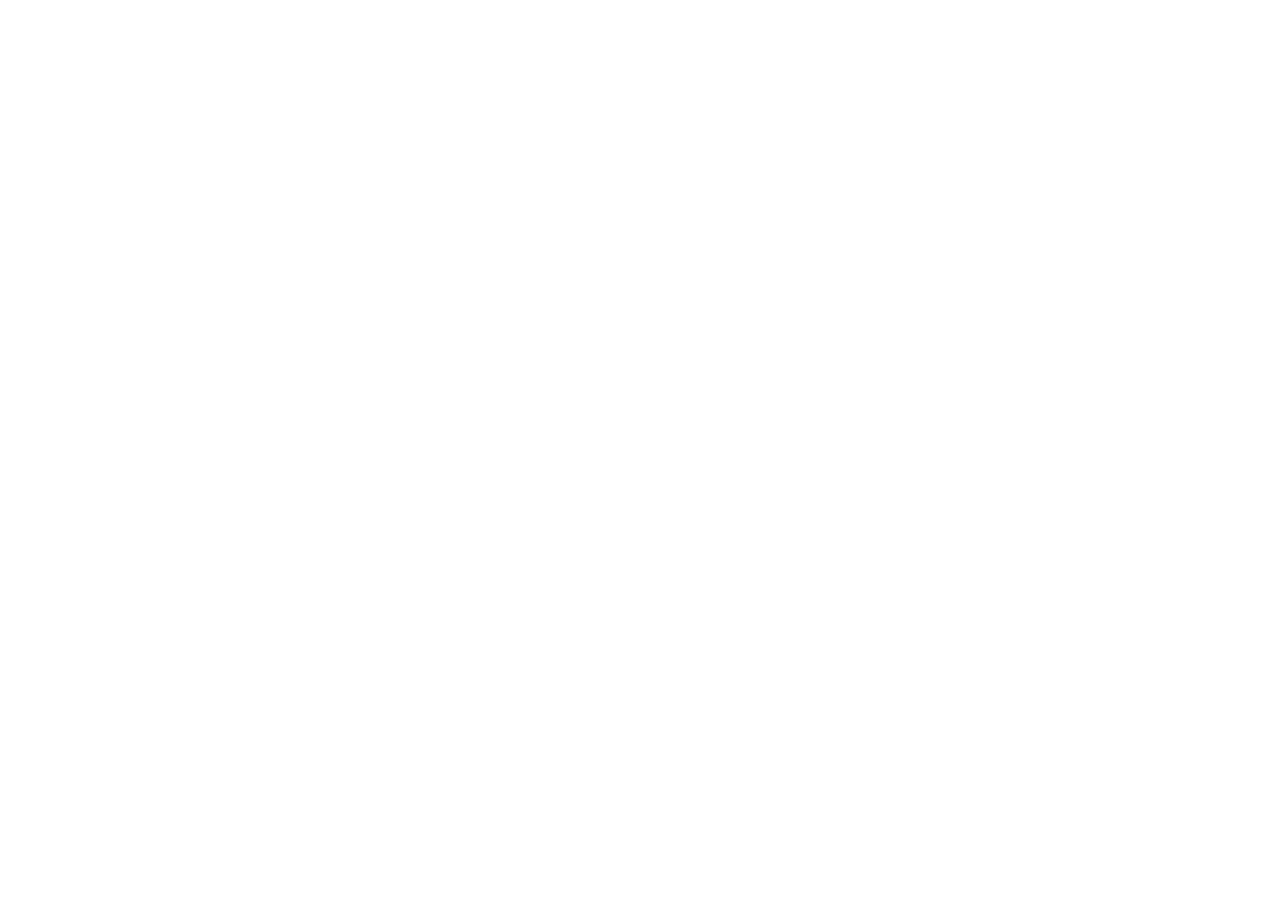
==== index.html @ 9a18eb53 "My Recipes Site" ====
<!DOCTYPE html>
<html lang="en">
<head>
    <meta charset="UTF-8">
    <meta http-equiv="X-UA-Compatible" content="IE=edge">
    <meta name="viewport" content="width=device-width, initial-scale=1.0">
    <title>Document</title>
</head>
<body>
    
</body>
</html>
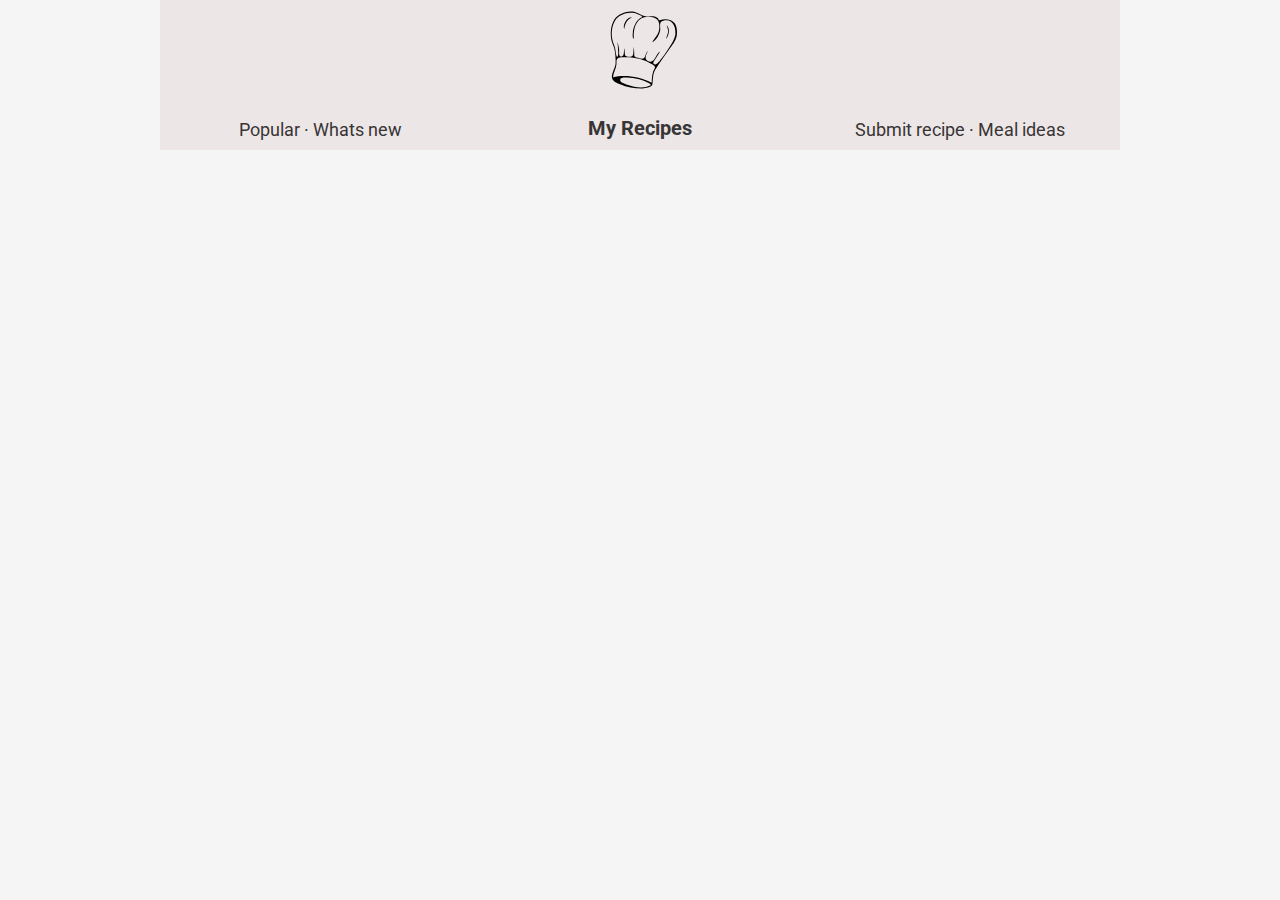
==== commit e14fdb6b: "Navigation Completed" ====
--- a/index.html
+++ b/index.html
@@ -4,9 +4,31 @@
     <meta charset="UTF-8">
     <meta http-equiv="X-UA-Compatible" content="IE=edge">
     <meta name="viewport" content="width=device-width, initial-scale=1.0">
-    <title>Document</title>
+    <title>My Recipes</title>
+    <link rel="stylesheet" href="style.css">
 </head>
 <body>
-    
+    <header>
+        <div>
+            <ul>
+                <li><a href="popular.html">Popular</a></li>
+                <span>&#183;</span>
+                <li><a href="new.html">Whats new</a></li>
+            </ul>
+        </div>
+        <div>
+            <img src="./images/chefs-hat.svg" alt="Logo">
+            <a href="index.html">
+                <h1>My Recipes</h1>
+            </a>
+        </div>
+        <div>
+            <ul>
+                <li><a href="submit.html">Submit recipe</a></li>
+                <span>&#183;</span>
+                <li><a href="meal-ideas.html">Meal ideas</a></li>
+            </ul>
+        </div>
+    </header>
 </body>
 </html>--- a/style.css
+++ b/style.css
@@ -0,0 +1,55 @@
+@import url('https://fonts.googleapis.com/css2?family=Roboto:wght@400;500;700&display=swap');
+html {
+    background-color: whitesmoke;
+}
+
+body {
+    font-family: 'Roboto', sans-serif;
+    font-size: 18px;
+    background-color: #ede6e6;
+    color: #373535;
+    width: 960px;
+    margin: 0 auto;
+}
+
+header {
+    display: flex;
+    height: 150px;
+}
+
+header > div {
+    flex: 1;
+    text-align: center;
+    align-self: flex-end;
+}
+
+li {
+    display: inline;
+}
+
+
+header img {
+    max-width: 100px;
+}
+
+h1 {
+    margin: 10px;
+    font-size: 20px;
+}
+
+
+ul {
+    margin: 10px 0;
+    padding: 0;
+}
+
+
+
+a {
+    text-decoration: none;
+    color: #373535;
+}
+
+a:hover {
+    color: rgb(226, 74, 74);
+}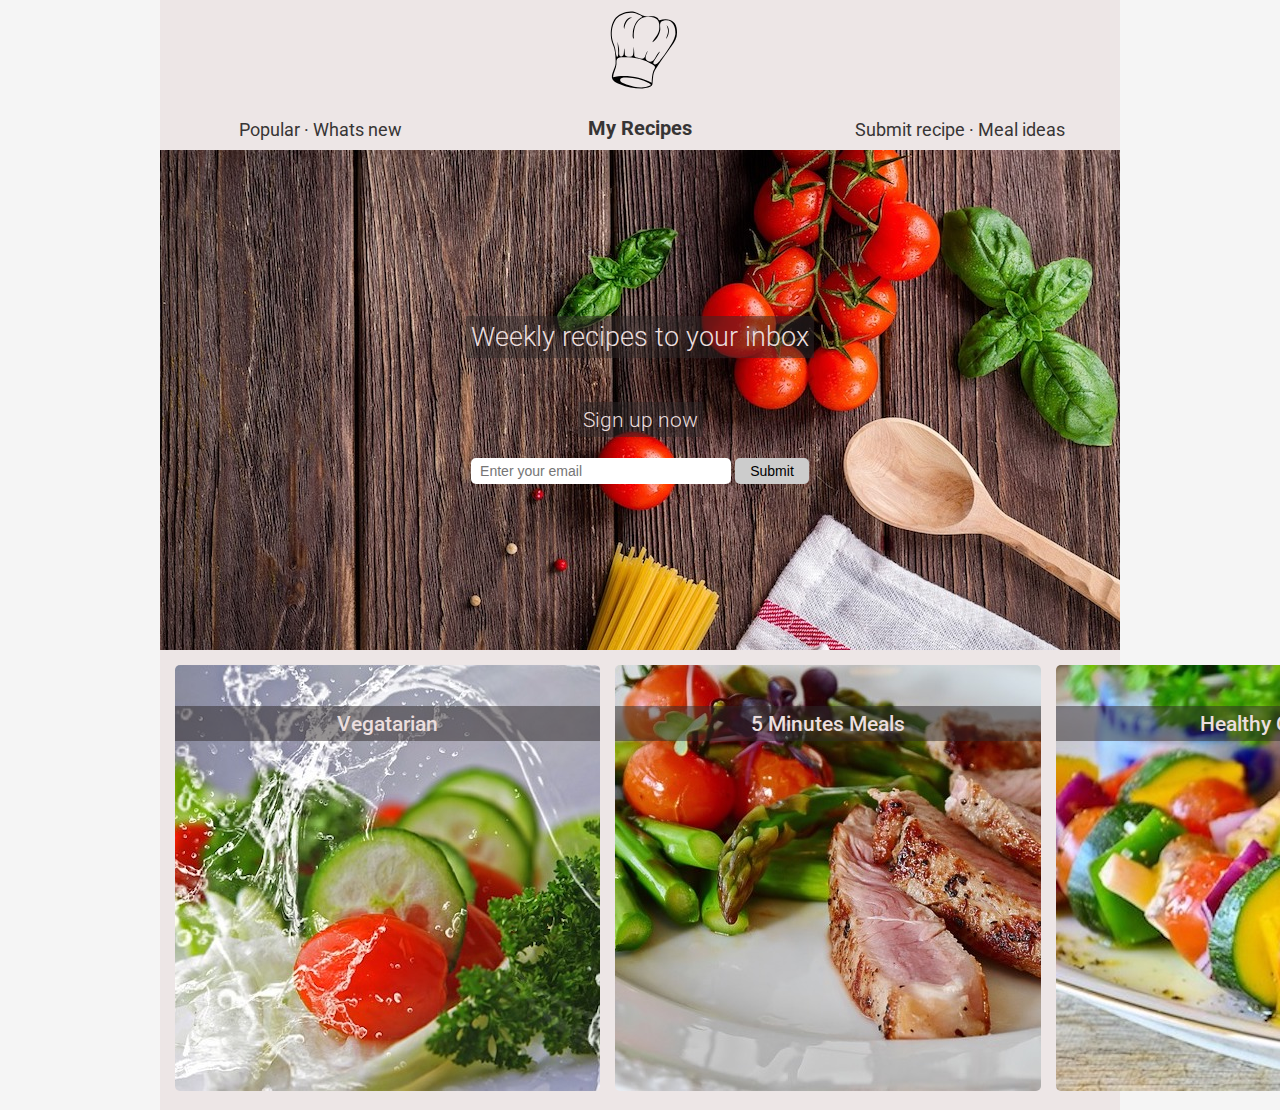
==== commit ad5aa6bb: "Main Section completed" ====
--- a/index.html
+++ b/index.html
@@ -30,5 +30,30 @@
             </ul>
         </div>
     </header>
+
+
+    <section id="sign-up">
+        <h2>Weekly recipes to your inbox</h2>
+        <h3>Sign up now</h3>
+        <form>
+            <input type="email" aria-label="email" placeholder=" Enter your email">
+            <input type="Submit">
+        </form>
+    </section>
+
+    <section id="ideas">
+        <div class="relative">
+            <img src="./images/vegatarian.jpg" alt="vegatarian section" class="img-radius">
+            <h3 class="category-title">Vegatarian</h3>
+        </div>
+        <div class="relative middle">
+            <img src="./images/quick.jpg" alt="5min meal section section" class="img-radius">
+            <h3 class="category-title">5 Minutes Meals</h3>
+        </div>
+        <div class="relative">
+            <img src="./images/healthy.jpg" alt="healthy section" class="img-radius">
+            <h3 class="category-title">Healthy Option</h3>
+        </div>
+    </section>
 </body>
 </html>--- a/style.css
+++ b/style.css
@@ -52,4 +52,71 @@
 
 a:hover {
     color: rgb(226, 74, 74);
+}
+
+#sign-up {
+    background-image: url(images/main.jpg);
+    height: 500px;
+    display: flex;
+    flex-direction: column;
+    align-items: center;
+    justify-content: center;
+}
+
+h2, h3 {
+    background-color: rgba(46, 39, 39, 0.5);
+    padding: 5px;
+    color: rgb(235, 222, 222);
+    font-weight: 300;
+}
+
+h2 {
+    margin-top: 0;
+}
+
+input[type="email"] {
+    width: 250px;
+    padding: 5px;
+    border-radius: 5px;
+    font-size: 14px;
+    border: none;
+}
+
+input[type="submit"] {
+    background: #cccccc;
+    padding: 5px 15px;
+    border-radius: 5px;
+    border: none;
+    font-size: 14px;
+}
+
+#ideas {
+    display: flex;
+    padding: 15px;
+}
+
+#ideas {
+    width: 100%;
+}
+
+.relative {
+    position: relative;
+}
+
+.category-title {
+    position: absolute;
+    top: 20px;
+    width: 100%;
+    text-align: center;
+    padding: 5px 0;
+    font-weight: 500;
+}
+
+.middle {
+    margin: 0 15px;
+}
+
+.img-radius {
+    border-radius: 5px;
+    border: none;
 }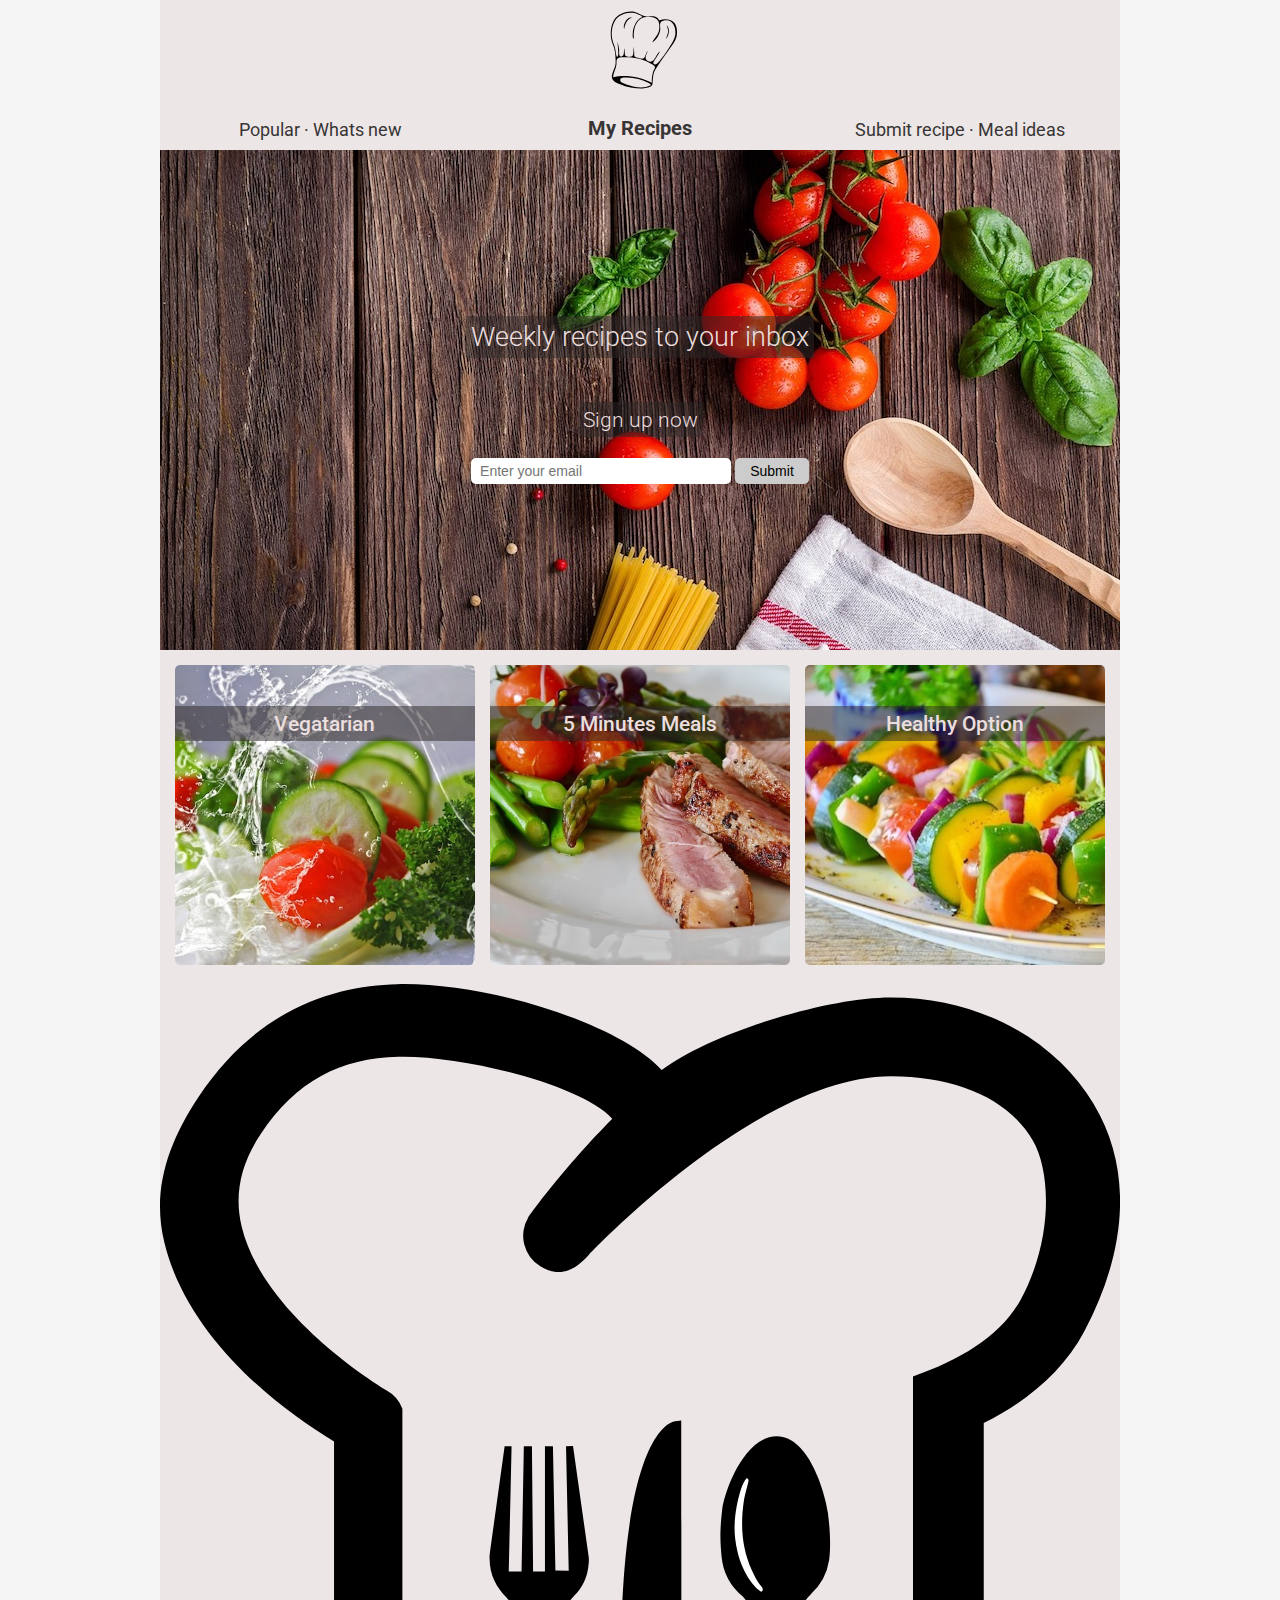
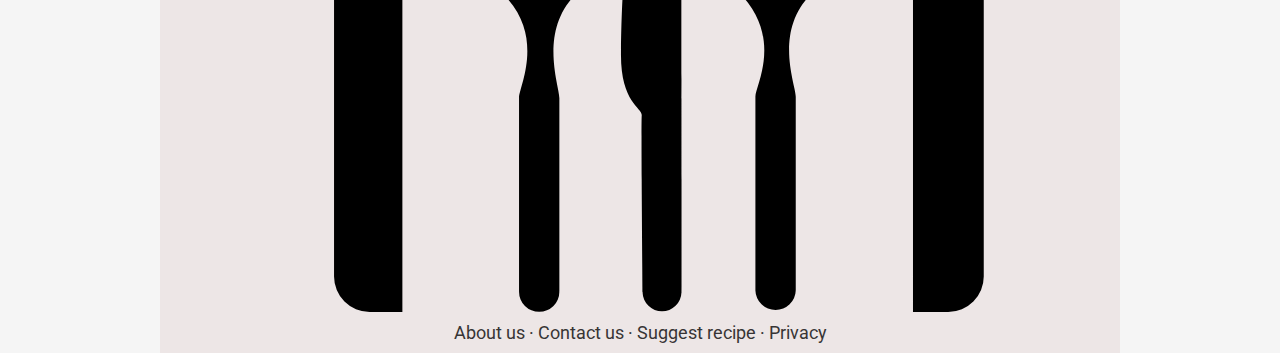
==== commit 119503d4: "Added footer" ====
--- a/index.html
+++ b/index.html
@@ -10,11 +10,13 @@
 <body>
     <header>
         <div>
+          <nav>
             <ul>
                 <li><a href="popular.html">Popular</a></li>
                 <span>&#183;</span>
                 <li><a href="new.html">Whats new</a></li>
             </ul>
+          </nav>
         </div>
         <div>
             <img src="./images/chefs-hat.svg" alt="Logo">
@@ -23,11 +25,13 @@
             </a>
         </div>
         <div>
-            <ul>
-                <li><a href="submit.html">Submit recipe</a></li>
-                <span>&#183;</span>
-                <li><a href="meal-ideas.html">Meal ideas</a></li>
-            </ul>
+            <nav>
+                <ul>
+                    <li><a href="submit.html">Submit recipe</a></li>
+                    <span>&#183;</span>
+                    <li><a href="meal-ideas.html">Meal ideas</a></li>
+                </ul>
+            </nav>
         </div>
     </header>
 
@@ -55,5 +59,21 @@
             <h3 class="category-title">Healthy Option</h3>
         </div>
     </section>
+
+
+    <footer>
+        <img src="./images/cutlery.svg" alt="Footer img">
+        <nav>
+            <ul>
+                <li><a href="">About us</a></li>
+                <span>&#183;</span>
+                <li><a href="">Contact us</a></li>
+                <span>&#183;</span>
+                <li><a href="">Suggest recipe</a></li>
+                <span>&#183;</span>
+                <li><a href="">Privacy</a></li>
+            </ul>
+        </nav>
+    </footer>
 </body>
 </html>--- a/style.css
+++ b/style.css
@@ -95,7 +95,7 @@
     padding: 15px;
 }
 
-#ideas {
+#ideas img {
     width: 100%;
 }
 
@@ -119,4 +119,11 @@
 .img-radius {
     border-radius: 5px;
     border: none;
+}
+
+
+footer {
+    display: flex;
+    flex-direction: column;
+    align-items: center;
 }